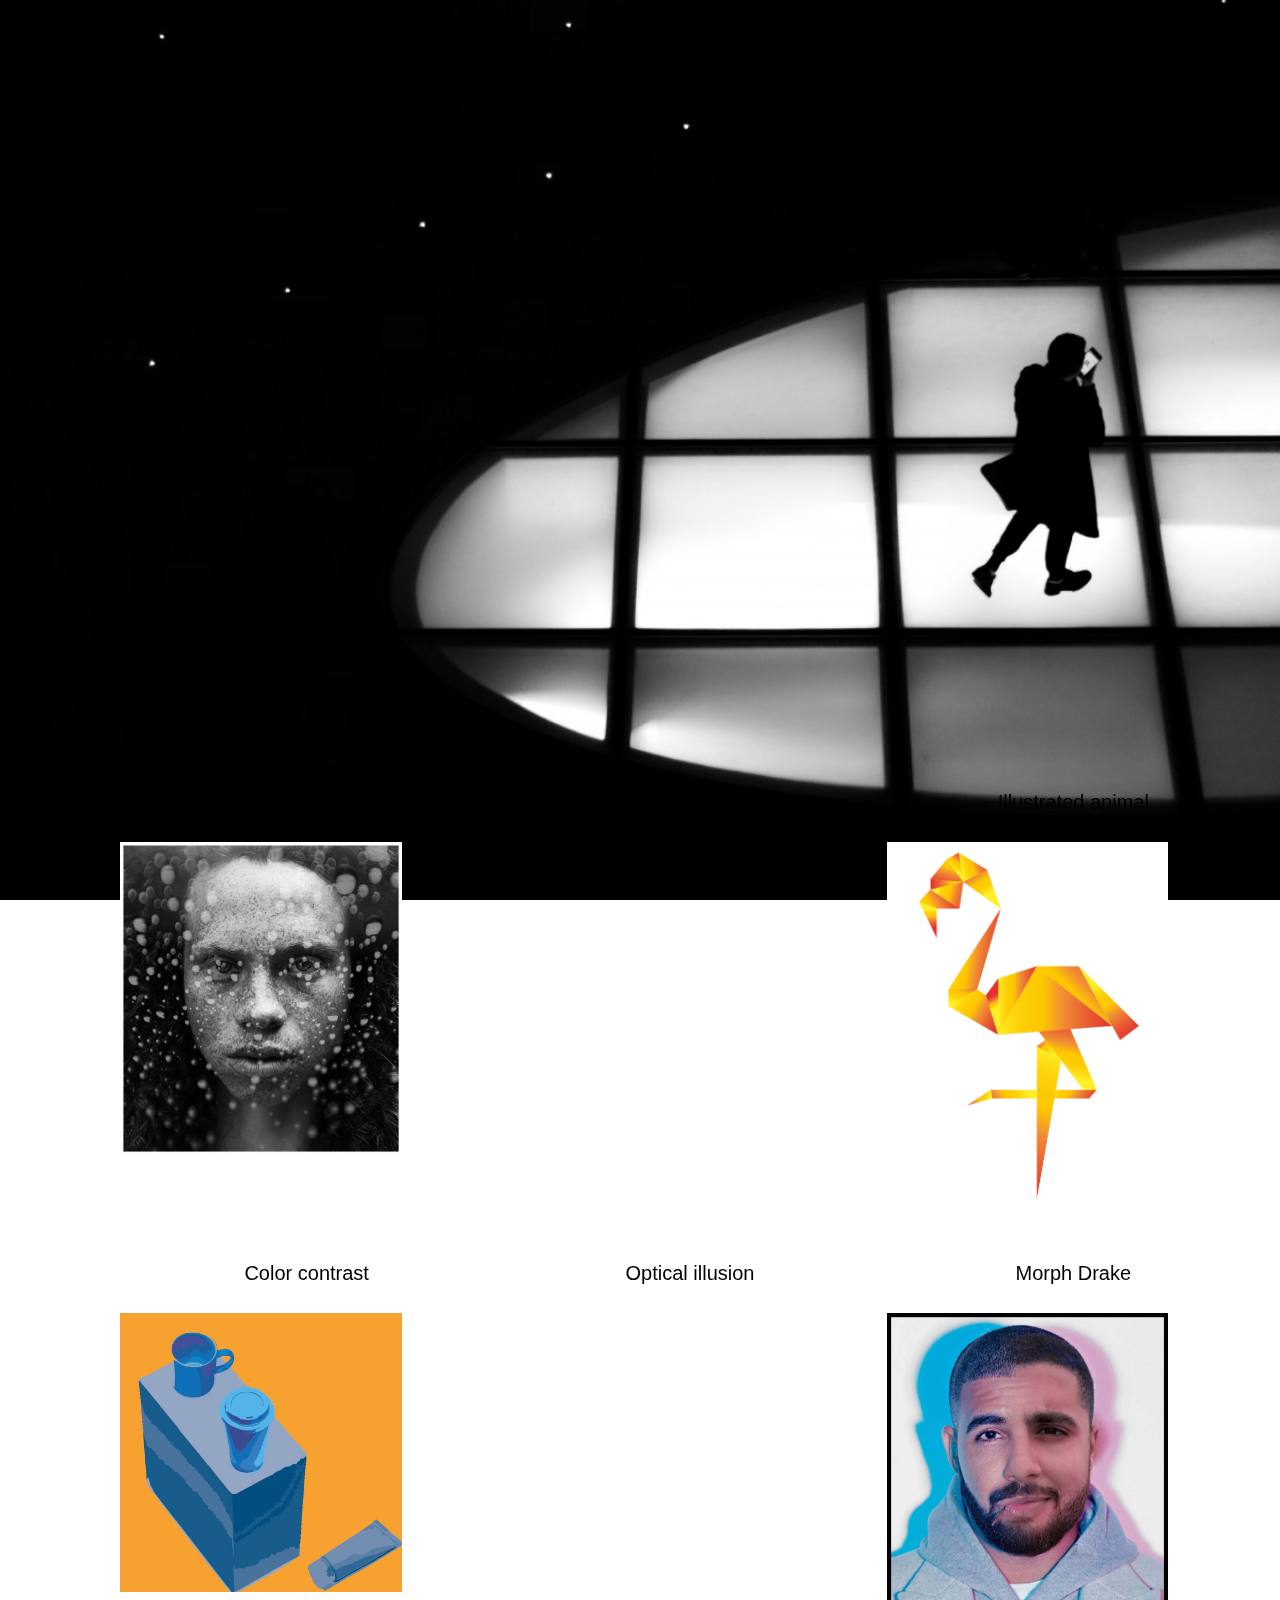
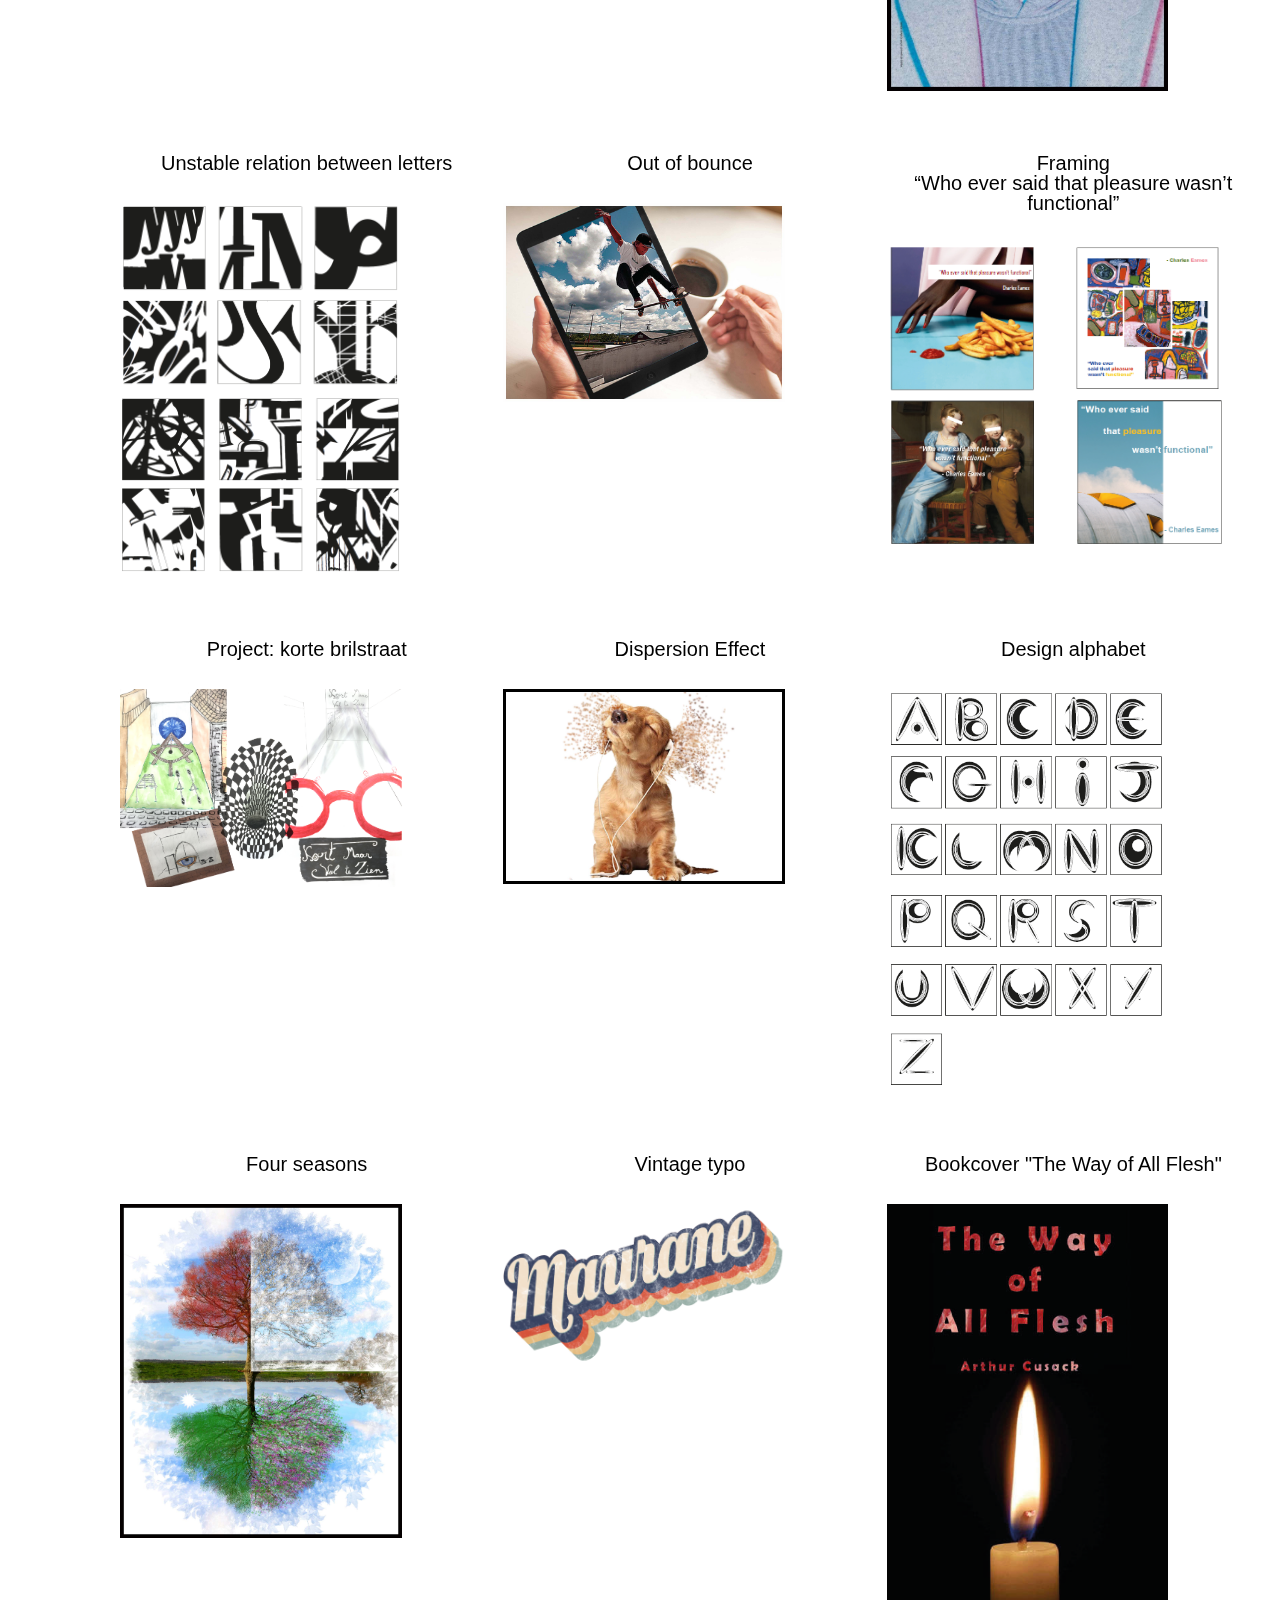
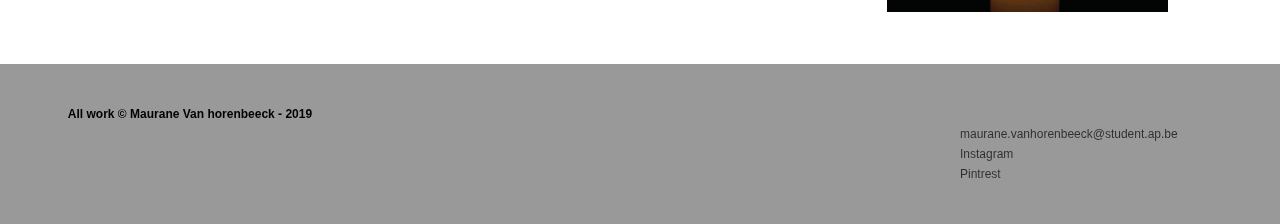
==== index.html @ 969715cc "Eindopdracht portfolio" ====
<!DOCTYPE html>
<html>
    <head>
        <meta charset="utf-8">
        <title>mauranevanhorenbeeck.com</title>
        <meta name="vieuwport" content="width=device-width, initial-scale=1">
        <link rel="stylesheet" href="reset_plus.css">
        <link rel="stylesheet" href="stijl.css">
        <script src="script.js" defer></script>
        <link rel="stylesheet" href="https://use.typekit.net/twx8lcj.css">

    </head>
    <body>

      <header>
        <h1>MAURANE VAN HORENBEECK</h1>
        <a href="#" class="menu"><img src="hamburgerW.png"></a>
        <nav class="onzichtbaar">
          <a href="#" class="menu2"><img src="hamburgerW.png"></a>
          <ul>
            <li><a href="portfolio.html">Home</a></li>
            <li><a href="about.html">About</a></li>
            <li><a href="#" id="project">Projects</a></li>
            <li><a href="mailto:maurane.vanhorenbeeck@student.ap.be">Contact</a> </li>

          </ul>

        </nav>

      </header>

      <main>
        <div class="quote">
          <div class="aanhalingsteken1">
            <img src="quote1.png" alt="">
          </div>
          <h2>Design won't save the world but it damn sure makes it look good!</h2>
          <div class="aanhalingsteken2">
            <img src="quote2.png" alt="">
          </div>
          <p>
            Hello! I'm Maurane Van horenbeeck. <br> <br>
            A graphic designer, who enjoys working in both digital and print areas. Exploring different ways to visualize info has been a core concept in my favorite projects. I believe in concept-driven, iterative design work and broadening my horizons. When I am not listening to indie music or engaging as a scout leader, I am probably travelling somewhere. Currently I am studying Graphic and Digital Media at Artesis Plantijn Antwerp. If you are looking for a hardworking designer who enjoys learning and a good challenge, please send me a message at <a href="#"> maurane.vanhorenbeeck@student.ap.be</a>.
           </p>
        </div>

        <div class="werk">

          <div class="eerste">
            <h3>Photo blend portret</h3>
            <img src="photoblend.jpg" alt>
          </div>

          <div class="tiende">
            <h3>Campaign: RUMBLE</h3>
            <img src="rumble.png" alt="">
          </div>

          <div class="tweede">
            <h3>Illustrated animal</h3>
            <img src="flamingo.PNG" alt="">
          </div>

          <div class="derde">
            <h3>Color contrast</h3>
            <p><a href="kleurcontrast.html"><img src="kleurcontrast3.PNG" alt=""></a></p>
          </div>

          <div class="vierde">
            <h3>Optical illusion</h3>
            <img src="opticalIlusion.jpg" alt="">
          </div>

          <div class="vijfde">
            <h3>Morph Drake</h3>
            <img src="morph.jpg" alt="">
          </div>

          <div class="zesde">
            <h3>Unstable relation between letters</h3>
            <img src="lettervormen1.PNG" class="letters1" alt="">
            <img src="lettervormen2.PNG" class="letters1" alt="">
            <img src="lettervormen3.PNG" class="letters1" alt="">
            <img src="lettervormen4.PNG" class="letters1" alt="">
          </div>

          <div class="zevende">
            <h3>Out of bounce</h3>
            <img src="outofbounce.jpg" alt="">
          </div>

          <div class="achtste">
            <h3>Framing <br> “Who ever said that pleasure wasn’t functional”</h3>
            <div class="verz4">
              <img src="kadrage1.PNG" alt="">
              <img src="kadrage2.PNG" alt="">
              <img src="kadrage3.PNG" alt="">
              <img src="kadrage4.PNG" alt="">
            </div>
          </div>

          <div class="negende">
            <h3>Project: korte brilstraat</h3>
            <img src="Project korte brilstraat.PNG" alt="">
          </div>

          <div class="elfde">
            <h3>Dispersion Effect</h3>
            <img src="dispersionEffect.jpg" alt="">
          </div>

          <div class="twaalfde">
            <h3>Design alphabet</h3>
            <img src="alfabet.PNG" alt="">
          </div>

          <div class="dertiende">
            <h3>Four seasons</h3>
            <img src="seizoenen.jpg" alt="">
          </div>

          <div class="veertiende">
            <h3>Vintage typo</h3>
            <img src="vintage name.PNG" alt="">
          </div>

          <div class="vijftiende">
            <h3>Bookcover "The Way of All Flesh"</h3>
            <img src="boek1.PNG" alt="">
          </div>

        </div>

      </main>

      <div class="blauw"></div>

      <footer>
        <p>All work &copy; Maurane Van horenbeeck - 2019</p>
        <p><a href="#"> maurane.vanhorenbeeck@student.ap.be</a></p>
        <p><a href="#"> Instagram</a></p>
        <p><a href="#"> Pintrest</a></p>
      </footer>

    </body>
</html>
---- stijl.css ----
body {
 background-image: url(omslag1.jpg);
 background-size: 100vw 100vh;
 background-repeat: no-repeat;
}

p {
  width: 30rem;
  font-family: serif;
  text-align: inherit;
  font-size: 1.2rem;
  line-height: 1.5rem;
}

header{
  padding: 3rem;
  width: 100vw;
  background-color: rgba(0, 0, 0, 0.4);
  position: fixed;
  top: 0;
  left: 0;
  z-index: 5;
}
header h1 {
  color: white;
  text-align: right;
  font-size: 1rem;
  font-family: gill-sans-nova-inline,sans-serif;
}
.menu img{
  display: inline;
  height: 2rem;
  position: fixed;
	top: 2rem;
	left: 2rem;
}
.menu2 img{
  display: inline;
  height: 2rem;
  position: fixed;
	top: 2rem;
	left: 2rem;
}

.blauw {
  height: 100vh;
  width: 100vw;
  display: inline-block;
  position: fixed;
  top: 0;
  left: 0;
  z-index: -1;
  background-color: rgba(0,0,255,0.5);
  filter: opacity(0%);
  animation-name: blue;
  animation-duration: 2s;
  animation-delay: 1s;
  animation-fill-mode: forwards;
}
@keyframes blue {
      100% {
            filter: opacity(100%);
      }

}

nav.onzichtbaar {
	display: none;
}
li a {
  font-weight: normal;
  text-decoration: none;
  color: white;
  font-size: 2rem;
  font-family: sans-serif;
  line-height: 3rem;
}
ul {
  margin-top: 2rem;
  padding-bottom: 100vh;
}

.quote, .intro {
  margin-bottom: 8rem;
  padding: 9rem 10rem 0 10rem;
  filter: opacity(0%);
  animation-name: blue;
  animation-duration: 3s;
  animation-delay: 3s;
  animation-fill-mode: forwards;
}
.quote img {
  width: 20vw;
}
h2{
  font-size: 3rem;
  font-family: gill-sans-nova-inline,sans-serif;
}
.aanhalingsteken2 {
  position: relative;
  left: 20rem;
  top: -2rem;
}
.quote p {
  position: relative;
  top: -2rem;
  color: white;
  margin-bottom: 20rem;
}
.quote a {
  color: white;
  text-decoration: none;
}


.intro p {
  text-align: justify;
  color: white;
  margin: 5rem 0 20rem 0;
}
.intro a {
  color: white;
  text-decoration: none;
}

h3 {
  text-align: center;
  font-size: 2rem;
  font-family: gill-sans-nova-inline,sans-serif;
  margin-bottom: 3rem;
}
.werk, .werk2 {
  margin: 0 6rem;
}
.werk div {
  margin: 3rem 0;
}
.werk img {
  width: 70vw;
  filter: grayscale(0%);
  overflow: hidden;
  transition: .5s ease-in-out;
}
.werk img:hover {
  transform: scale(1.1);
	transition: .5s ease-in-out;
}
.werk2 div {
  margin: 3rem;
  position: relative;
  top: 20rem;
}
.werk2 img {
  width: 70vw;
  margin: 2rem 0;
  filter: grayscale(0%);
  overflow: hidden;
}
.werk2 p {
  text-align: center;
  margin: 0 auto 5rem auto;
}

.verz4 {
  display: grid;
  grid-template-columns: 1fr 1fr;
  grid-template-rows: 1fr 1fr;
}
.verz4 img {
  width: 35vw;
}

footer {
  padding: 4rem;
  width: 100vw;
  background-color: rgba(0, 0, 0, 0.4);
}
footer p {
  font-family: sans-serif;
  text-align: center;
  font-weight: bold;
  line-height: 2rem;
}
footer a {
  font-weight: normal;
  text-decoration: none;
  color:  rgba(0, 0, 0, 0.7);
}
.f2 {
  color: white;
  padding-left: 5rem;
}

@supports (grid-area: auto) {
  @media (min-width: 32rem) {
    body {
      background-image: url(omslag2.jpg);
    }
    .blauw {
      background-color: rgba(0,0,255,0.7);
    }
    h2 {
      color: white;
    }
    .quote img {
      width: 10vw;
      margin-bottom: 10rem;
    }
    .aanhalingsteken2 {
      position: relative;
      left: 25rem;
      top: 0rem;
    }
    .werk {
      column-count: 2;
      column-gap: 2rem;
      margin: 2rem;
    }
    .werk img {
      width: 40vw;
    }
    .verz4 img {
      width: 20vw;
    }
  }

  @media (min-width: 42rem) {
    .quote img {
      width: 8vw;
      margin: 4rem 0;
    }
    .aanhalingsteken2 {
      position: relative;
      left: 35rem;
    }
    .quote p {
      margin-top:5rem;
    }
    .werk {
      margin-left: 5rem;
    }
    footer a {
      text-align: right;
      margin-left: 40rem;
    }
  }

  @media (min-width: 55rem) {
    body {
      background-image: url(omslag3.jpg);
    }
    h2 {
      font-size: 5rem;
    }
    header {
      background-color: rgba(0, 0, 0, 0);
    }
    header h1 {
      font-size: 4rem;
      color: rgba(0, 0, 0, 0.4);
    }
    main {
      margin-left: 2rem;
    }

    .werk {
      display: grid;
      grid-template-columns: 1fr 1fr 1fr;
      grid-column-gap: 1rem;
      margin-left: 10rem;
    }
    .werk2 {
      display: grid;
      grid-template-columns: 1fr 1fr ;
      grid-column-gap: 1rem;
      margin-left: 10rem;
    }
    .werk img {
      max-width: 22vw;
    }
    .werk2 img {
      width: 25vw;
    }

    .verz4 img {
      width: 12vw;
    }
    .quote img {
      width: 8vw;
      margin: 0;
    }
    footer a {
      margin-left: 60rem;
    }

    .menu , .menu2 {
    	display: none;
    }
    nav.onzichtbaar {
      display:block;
      width: 10rem;
    }
    nav {
      width: 100%;
    }
    nav a {
      display: inline;
      line-height: 4rem;
      color: rgba(0, 0, 0, 0.4);
    }
    nav a:hover {
      text-decoration: overline;
      color: rgba(0,0,255,0.5);
      font-size: 2.5rem;
    }

  }

  @media (min-width: 65rem) {
    .quote {
      margin:  0 15rem 15rem 15rem;
    }
    .quote h2{
      text-align: center;
    }
    .quote img {
      width: 5vw;
      margin: 0;
    }
    .aanhalingsteken2 {
      left: 70rem;
    }
    .eerste {
      animation-name: schuiven;
     	animation-duration: 5s;
      animation-fill-mode: forwards;
      animation-play-state: paused;
    }
    .tiende {
      animation-name: schuiven3;
     	animation-duration: 5s;
      animation-fill-mode: forwards;
      animation-play-state: paused;
    }
    .tweede {
      animation-name: schuiven2;
     	animation-duration: 5s;
      animation-fill-mode: forwards;
      animation-play-state: paused;
    }
    .derde {
      animation-name: schuiven4;
     	animation-duration: 5s;
      animation-fill-mode: forwards;
      animation-play-state: paused;
    }
    .vierde {
      animation-name: schuiven2;
     	animation-duration: 5s;
      animation-fill-mode: forwards;
      animation-play-state: paused;
    }
    .vijfde {
      animation-name: schuiven;
     	animation-duration: 5s;
      animation-fill-mode: forwards;
      animation-play-state: paused;
    }

    @keyframes schuiven {
    	0% {
    		transform: translate(0rem,10rem);
    		filter: opacity(0%)
    	}
    	100% {
    		transform: translate(0rem,0rem);
    		filter: opacity(100%)
    	}
    }
    @keyframes schuiven2 {
    	0% {
    		transform: translate(0rem,-10rem);
    		filter: opacity(0%)
    	}
    	100% {
    		transform: translate(0rem,0rem);
    		filter: opacity(100%)
    	}
    }
    @keyframes schuiven3 {
    	0% {
    		transform: translate(10rem,0rem);
    		filter: opacity(0%)
    	}
    	100% {
    		transform: translate(0rem,0rem);
    		filter: opacity(100%)
    	}
    }
    @keyframes schuiven4 {
    	0% {
    		transform: translate(-10rem,0rem);
    		filter: opacity(0%)
    	}
    	100% {
    		transform: translate(0rem,0rem);
    		filter: opacity(100%)
    	}
    }

    footer a {
      margin-left: 92rem;
    }


  }

}
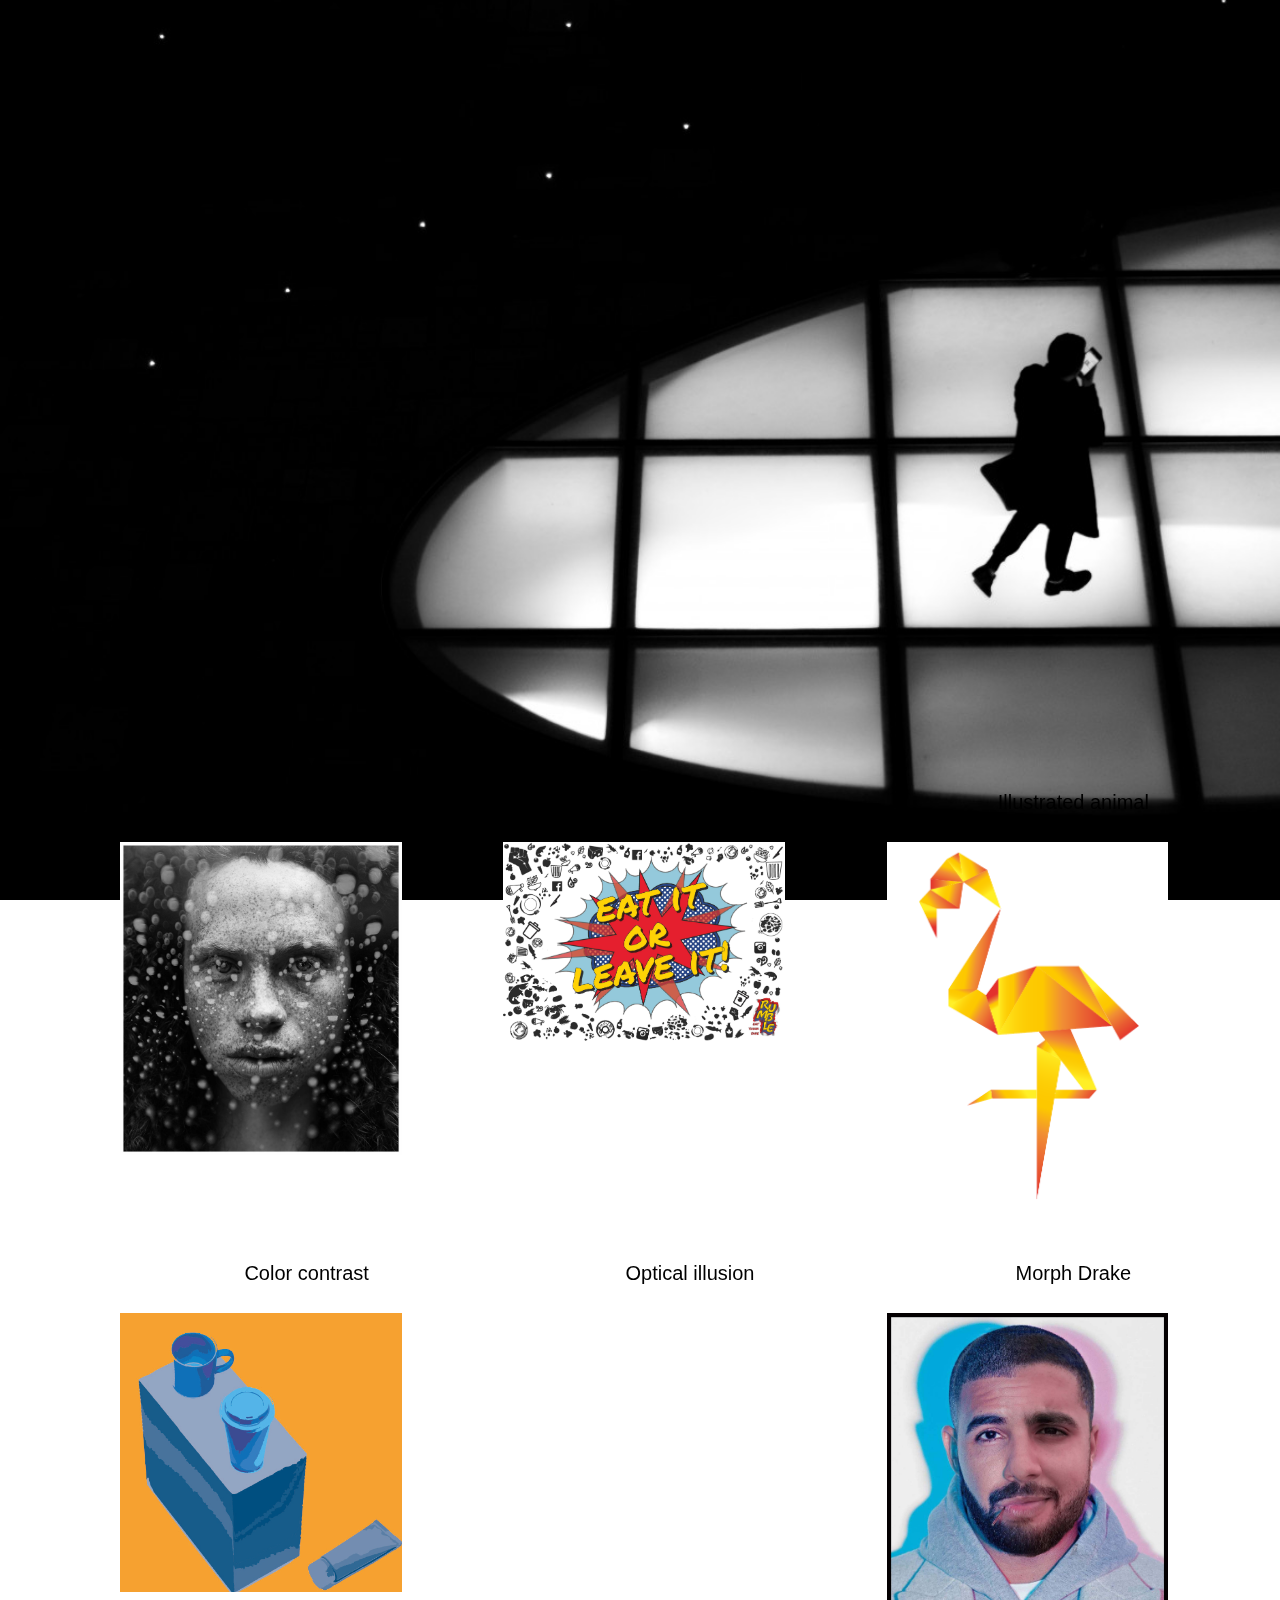
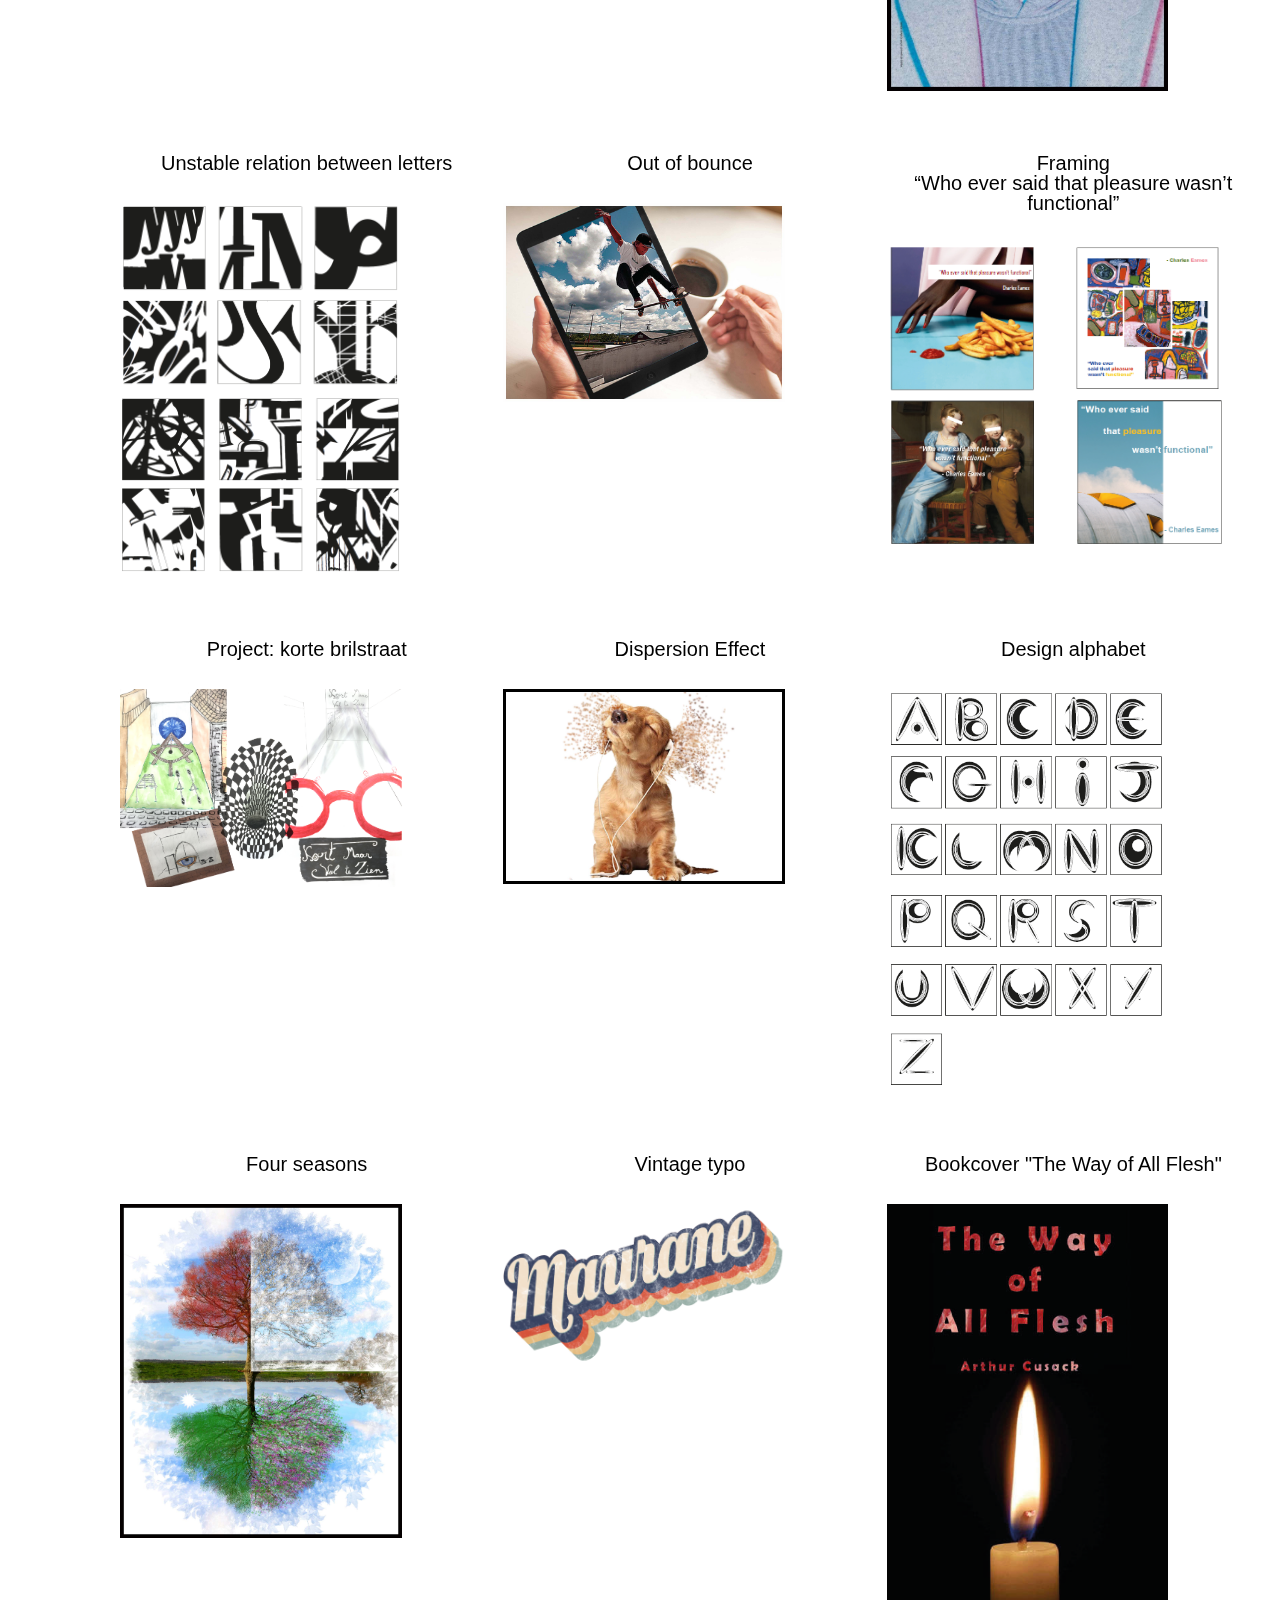
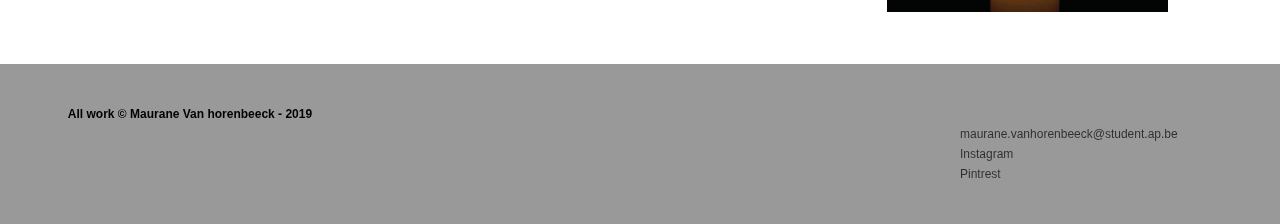
==== commit ea7b59c3: "aanpassing" ====
--- a/index.html
+++ b/index.html
@@ -53,7 +53,7 @@
 
           <div class="tiende">
             <h3>Campaign: RUMBLE</h3>
-            <img src="rumble.png" alt="">
+            <img src="campagneRumble.jpg" alt="">
           </div>
 
           <div class="tweede">
@@ -68,7 +68,7 @@
 
           <div class="vierde">
             <h3>Optical illusion</h3>
-            <img src="opticalIlusion.jpg" alt="">
+            <img src="illusie.jpg" alt="">
           </div>
 
           <div class="vijfde">
